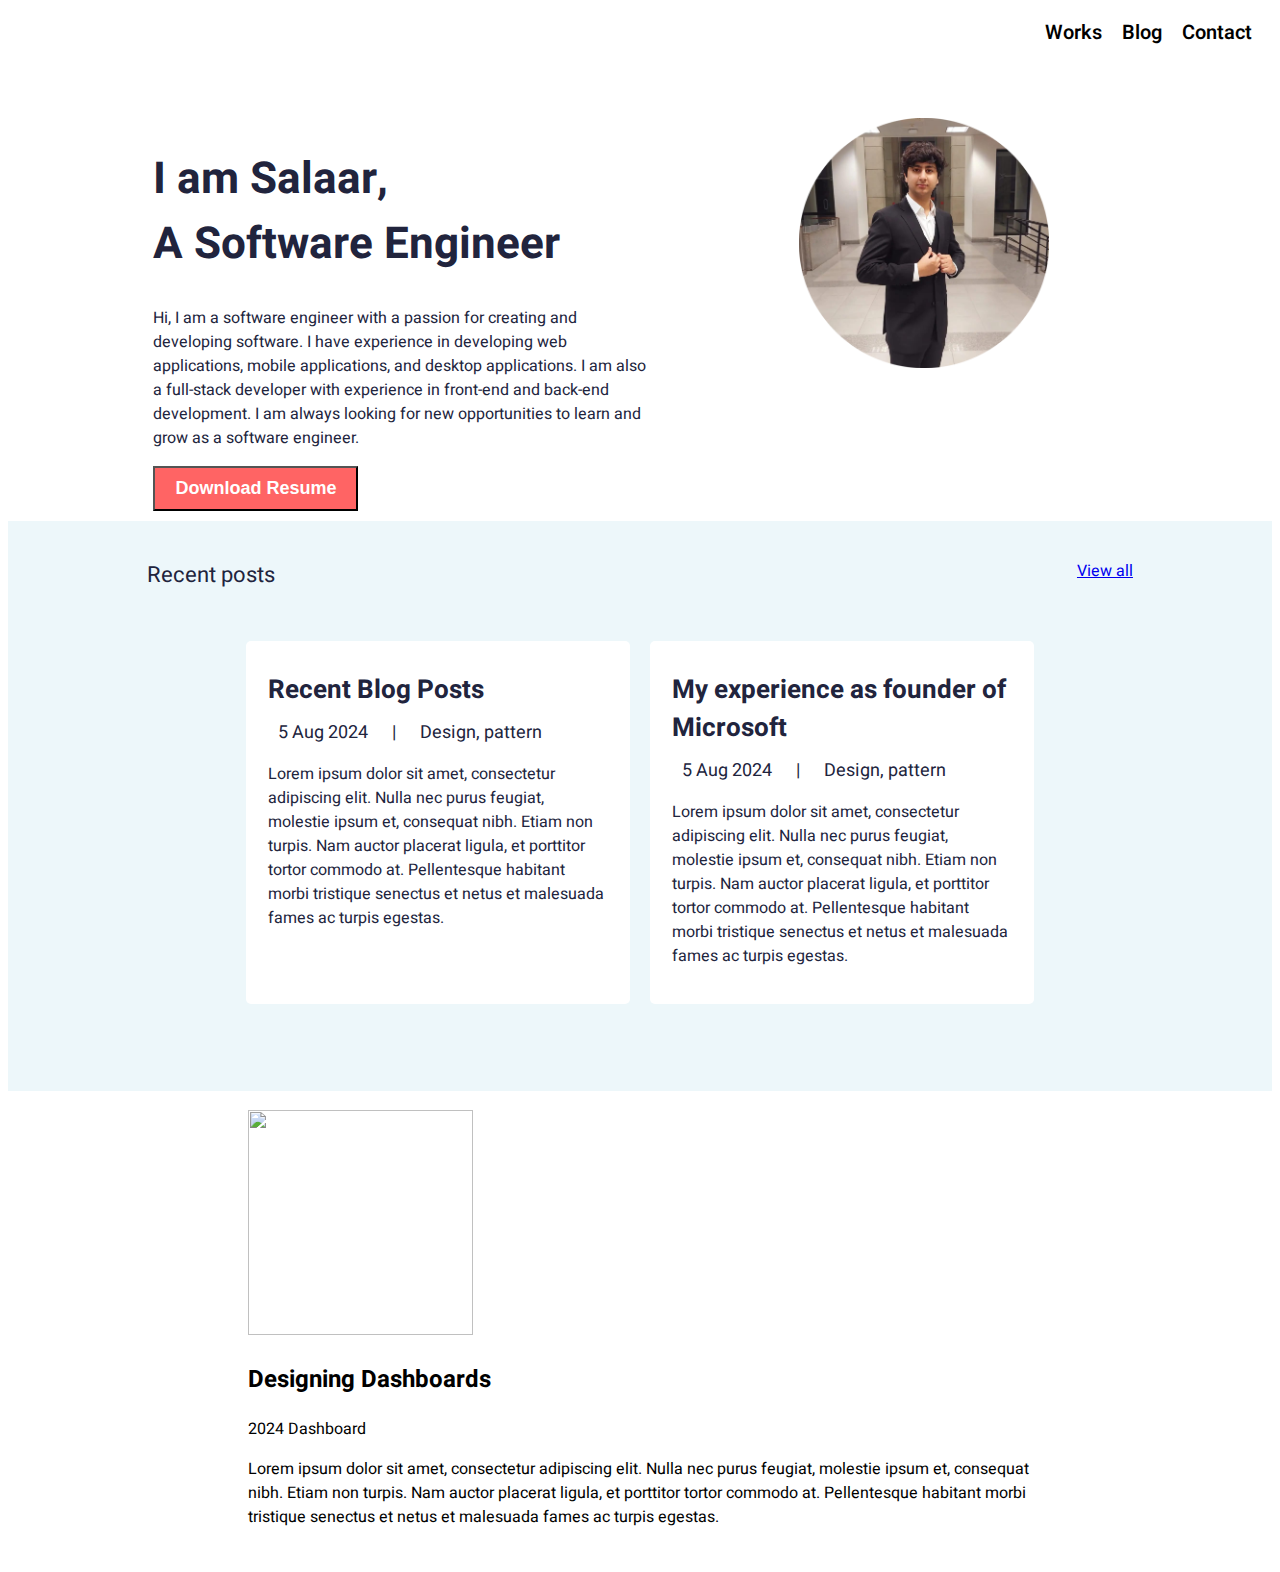
==== index.html @ 8e86883e "portfolio website" ====
<!DOCTYPE html>
<html lang="en">

<head>
    <meta charset="UTF-8">
    <meta name="viewport" content="width=device-width, initial-scale=1.0">
    <title>Salaar Masood's Portfolio</title>
    <link rel="stylesheet" href="style.css">
    <link rel="preconnect" href="https://fonts.googleapis.com">
    <link rel="preconnect" href="https://fonts.gstatic.com" crossorigin>
    <link href="https://fonts.googleapis.com/css2?family=Heebo:wght@100..900&display=swap" rel="stylesheet">
</head>

<body>
    <div id="navbar-div">
        <a class="navbar-link" href="works.html">Works</a>
        <a class="navbar-link" href="blog.html">Blog</a>
        <a class="navbar-link" href="contact.html">Contact</a>
    </div>

    <div id="backdrop">
        <div id="backdrop-left-column">
            <h1>I am Salaar, <br> A Software Engineer</h1>
            <p>Hi, I am a software engineer with a
                passion for creating and developing
                software. I have experience in
                developing web applications, mobile
                applications, and desktop applications.
                I am also a full-stack developer with experience
                in front-end and back-end development. I am always
                looking for new opportunities to learn and grow
                as a software engineer.</p>
            <a href = "resume.pdf"><button id = "backdrop-left-button">Download Resume</button></a>
        </div>
        <div id="backdrop-right-column">
            <img src="my_picture.png" width = "250px" height = "250px">
        </div>
    </div>

    <section id = "recent-blog-posts-section">
        <div id = "recent-posts-header">
            <h4> Recent posts</h4>
            <a href = "blog.html">View all</a>
        </div>

        <div id = "card-container">
            <div class = "card">
                <h2>Recent Blog Posts</h2>
                <span> 5 Aug 2024 </span>
                <span> | </span>
                <span> Design, pattern</span>
                <p> Lorem ipsum dolor sit amet, consectetur adipiscing elit. Nulla
                    nec purus feugiat, molestie ipsum et, consequat nibh. Etiam non
                    turpis. Nam auctor placerat ligula, et porttitor tortor commodo
                    at. Pellentesque habitant morbi tristique senectus et netus et
                    malesuada fames ac turpis egestas. </p>
            </div>

            <div class = "card">
                <h2>My experience as founder of Microsoft</h2>
                <span> 5 Aug 2024 </span>
                <span> | </span>
                <span> Design, pattern</span>
                <p> Lorem ipsum dolor sit amet, consectetur adipiscing elit. Nulla
                    nec purus feugiat, molestie ipsum et, consequat nibh. Etiam non
                    turpis. Nam auctor placerat ligula, et porttitor tortor commodo
                    at. Pellentesque habitant morbi tristique senectus et netus et
                    malesuada fames ac turpis egestas. </p>
            </div>
        </div>
    </section>

    <section class = "featured-works">
        <div class = "horizontal-card">
            <img src  ="https://cdn2.thecatapi.com/images/MTk3NjM0NQ.jpg" width = "225px" height = "225px">
            <div>
                <h2>Designing Dashboards</h2>
                <span>2024</span>
                <span>Dashboard</span>
                <p> Lorem ipsum dolor sit amet, consectetur adipiscing elit. Nulla
                    nec purus feugiat, molestie ipsum et, consequat nibh. Etiam non
                    turpis. Nam auctor placerat ligula, et porttitor tortor commodo
                    at. Pellentesque habitant morbi tristique senectus et netus et
                    malesuada fames ac turpis egestas. </p>
            </div>
        </div>
    </section>

</body>

</html>
---- style.css ----
body
{
    font-family: "Heebo", sans-serif;
    font-weight: 400;
}
a.navbar-link{
    text-decoration: none;
    color: black;
    font-size: 20px;

}

#navbar-div{
    display: flex;
    justify-content: flex-end;
    column-gap: 20px;
    padding: 10px 20px;
    font-weight: 600;
    /* border: 10px solid black; */
    /* margin: 100px; */
}

#backdrop{
    display: flex;
    justify-content: space-around;
    column-gap: 25px;
    padding: 0px 10%;
}

#backdrop>div{
    /* width: 40%; */
    /* border: 1px solid red; */
    padding: 10px;
    margin-top: 5%;
}

#backdrop-left-column
{
    width:50%;
}

#backdrop-left-column>h1{
    font-size: 44px;
    font-weight: 700;
    color: #21243D;
}

#backdrop-left-column>p{
    font-size: 16px;
    font-weight: 400;
    color: #21243D;
}

#backdrop-left-button{
    background-color: #ff6464;
    color: white;
    font-weight: 600;
    font-size: 18px;
    padding: 10px 20px;
}

/* Backdrop left column styles end */

#backdrop-right-column
{
    height: 150px;
    width: 40%;
    text-align: center;
}

#recent-blog-posts-section{
    background-color: #edf7fa;
    padding: 3% 11%;
}

/* Backdrop styles end */

#recent-posts-header{
    display: flex;
    justify-content: space-between;
}

#recent-posts-header>h4{
    margin: 0;
    font-weight: 400;
    font-size: 22px;
    color: #21243D
}

div.card{
    color: #21243D;
    font-weight: 400;
    background-color: white;
    border-radius: 5px;
    padding: 20px 22px;
}

div.card>h2{
    font-weight: 700;
    font-size: 26px;
    margin-top: 10px;
    margin-bottom: 10px;
}

div.card>span{
    font-size: 18px;
    padding: 5px 10px;
}

div.card>p{
    font-size: 16px;
}

#card-container{
    display: flex;
    justify-content: space-around;
    column-gap: 20px;
    padding: 5% 10%;
}

section.featured-works{
    background-color: white;
    padding: 1.5% 19%;
}
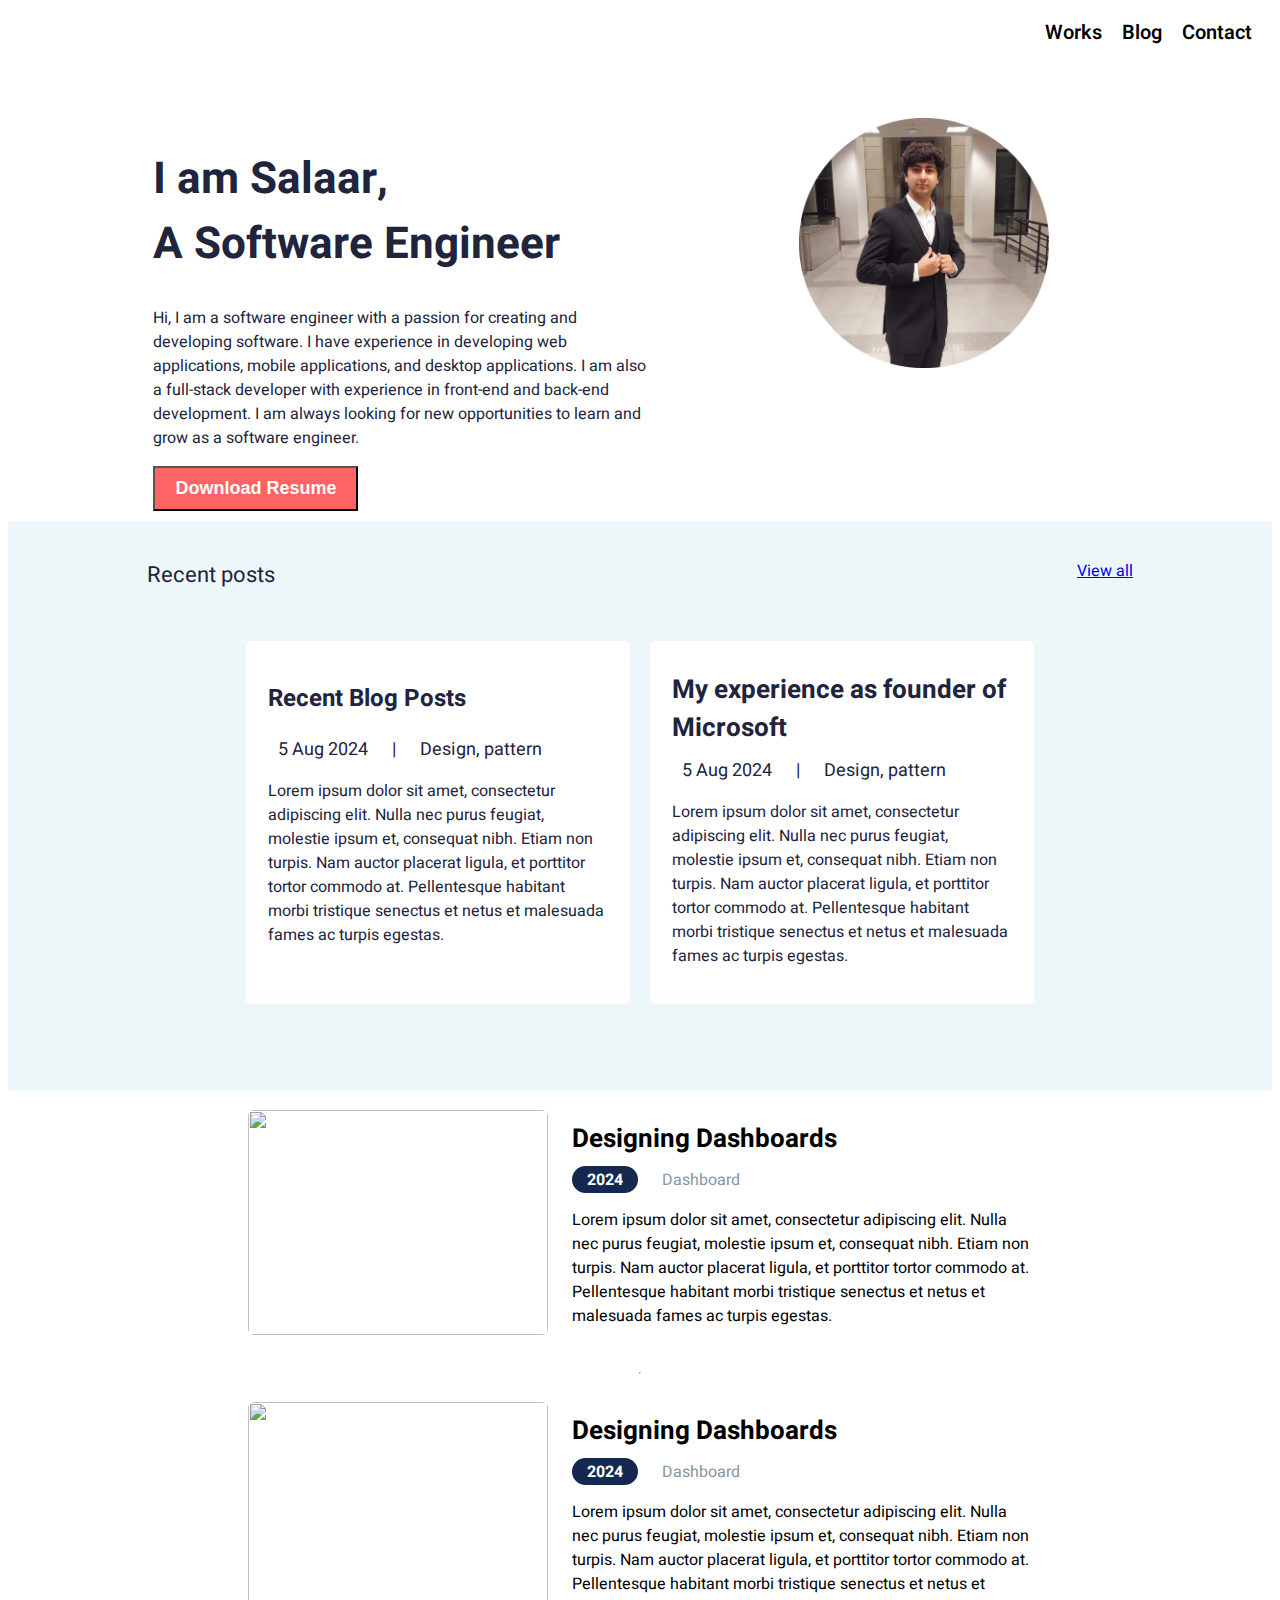
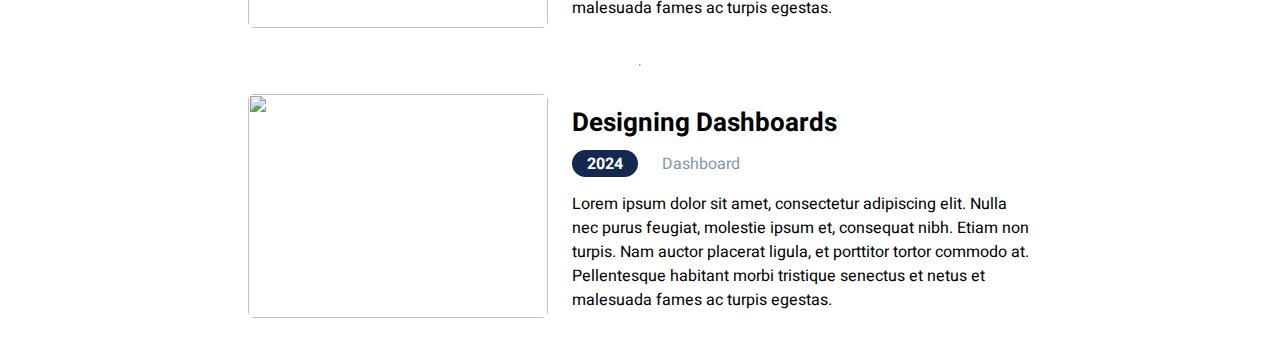
==== commit 46294434: "edit 1" ====
--- a/index.html
+++ b/index.html
@@ -57,7 +57,7 @@
             </div>
 
             <div class = "card">
-                <h2>My experience as founder of Microsoft</h2>
+                <h2 class = "my-h2">My experience as founder of Microsoft</h2>
                 <span> 5 Aug 2024 </span>
                 <span> | </span>
                 <span> Design, pattern</span>
@@ -72,11 +72,43 @@
 
     <section class = "featured-works">
         <div class = "horizontal-card">
-            <img src  ="https://cdn2.thecatapi.com/images/MTk3NjM0NQ.jpg" width = "225px" height = "225px">
+            <img src  ="https://cdn2.thecatapi.com/images/MTk3NjM0NQ.jpg" width = "300px" height = "225px">
             <div>
-                <h2>Designing Dashboards</h2>
-                <span>2024</span>
-                <span>Dashboard</span>
+                <h2 class = "my-h2">Designing Dashboards</h2>
+                <span class = "pill">2024</span>
+                <span class = "secondary-text">Dashboard</span>
+                <p> Lorem ipsum dolor sit amet, consectetur adipiscing elit. Nulla
+                    nec purus feugiat, molestie ipsum et, consequat nibh. Etiam non
+                    turpis. Nam auctor placerat ligula, et porttitor tortor commodo
+                    at. Pellentesque habitant morbi tristique senectus et netus et
+                    malesuada fames ac turpis egestas. </p>
+            </div>
+        </div>
+
+        <hr>
+
+        <div class = "horizontal-card">
+            <img src  ="https://cdn2.thecatapi.com/images/MTk3NjM0NQ.jpg" width = "300px" height = "226px">
+            <div>
+                <h2 class = "my-h2">Designing Dashboards</h2>
+                <span class = "pill">2024</span>
+                <span class = "secondary-text">Dashboard</span>
+                <p> Lorem ipsum dolor sit amet, consectetur adipiscing elit. Nulla
+                    nec purus feugiat, molestie ipsum et, consequat nibh. Etiam non
+                    turpis. Nam auctor placerat ligula, et porttitor tortor commodo
+                    at. Pellentesque habitant morbi tristique senectus et netus et
+                    malesuada fames ac turpis egestas. </p>
+            </div>
+        </div>
+
+        <hr>
+
+        <div class = "horizontal-card">
+            <img src  ="https://cdn2.thecatapi.com/images/MTk3NjM0NQ.jpg" width = "300px" height = "224px">
+            <div>
+                <h2 class = "my-h2">Designing Dashboards</h2>
+                <span class = "pill">2024</span>
+                <span class = "secondary-text">Dashboard</span>
                 <p> Lorem ipsum dolor sit amet, consectetur adipiscing elit. Nulla
                     nec purus feugiat, molestie ipsum et, consequat nibh. Etiam non
                     turpis. Nam auctor placerat ligula, et porttitor tortor commodo
--- a/style.css
+++ b/style.css
@@ -95,7 +95,7 @@
     padding: 20px 22px;
 }
 
-div.card>h2{
+h2.my-h2{
     font-weight: 700;
     font-size: 26px;
     margin-top: 10px;
@@ -121,5 +121,37 @@
 section.featured-works{
     background-color: white;
     padding: 1.5% 19%;
+    display: flex;
+    flex-direction: column;
+    row-gap: 20px;
 }
 
+div.horizontal-card{
+    display: flex;
+    column-gap: 3%;
+}
+
+span.pill{
+    background-color: #142850;
+    padding: 1.5px 15px;
+    color: white;
+    border-radius: 20px;
+    font-weight: 700;
+    font-size: 16px;
+}
+
+span.secondary-text{
+    color: #8695A4;
+    font-size: 16px;
+    margin-left: 20px;
+}
+
+div.horizontal-card>p{
+    color: #21243D;
+    font-size: 16px;
+}
+
+div.horizontal-card>img{
+    border-radius: 6px;
+   
+}